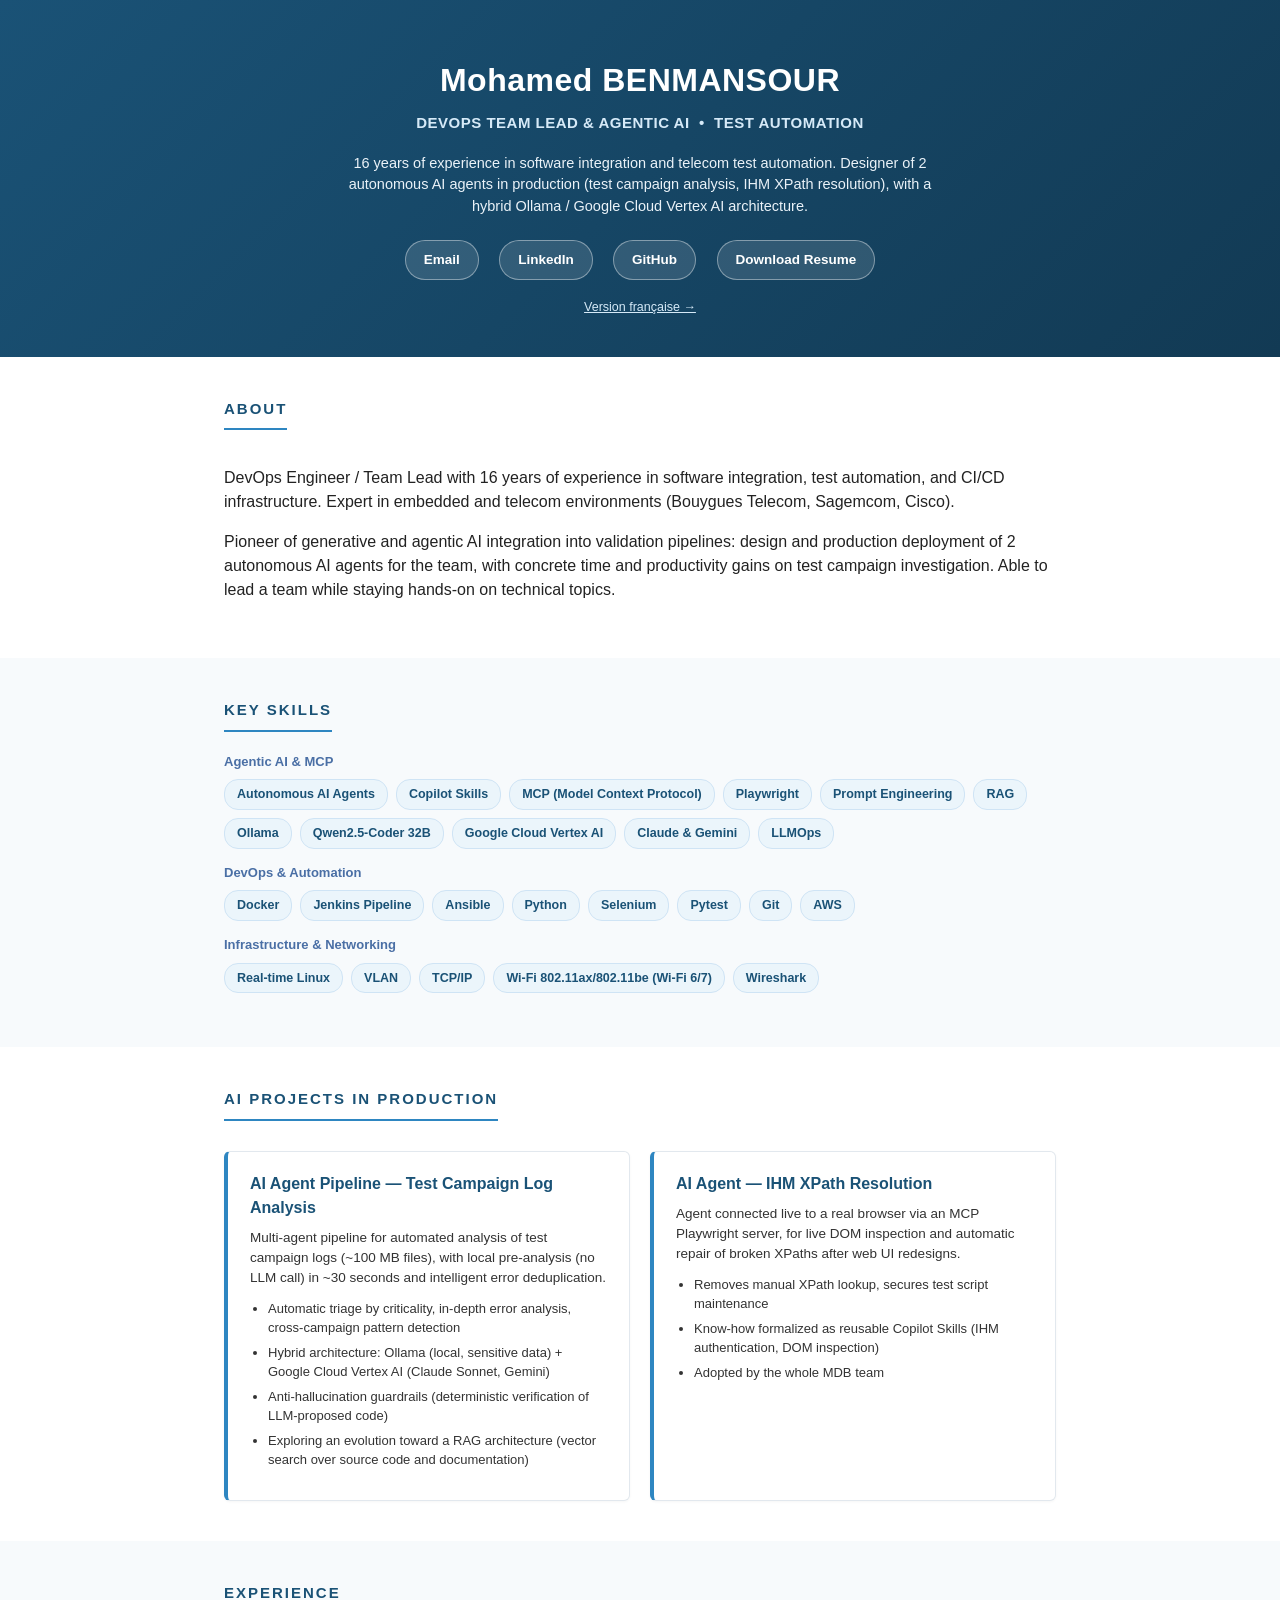
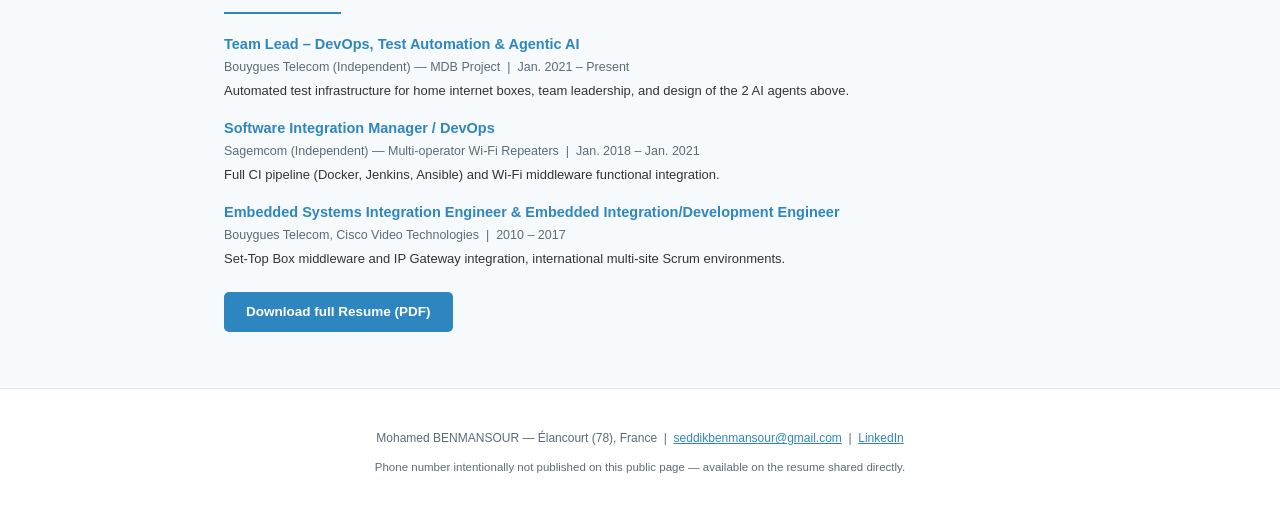
==== en/index.html @ a0498a1f "Portfolio v1: FR + EN, CV téléchargeable" ====
<!DOCTYPE html>
<html lang="en">
<head>
<meta charset="UTF-8">
<meta name="viewport" content="width=device-width, initial-scale=1.0">
<title>Mohamed BENMANSOUR — DevOps Team Lead &amp; Agentic AI</title>
<meta name="description" content="DevOps Team Lead &amp; Agentic AI, 16 years of experience — test automation, autonomous AI agents in production (log analysis, IHM XPath resolution).">
<link rel="stylesheet" href="../assets/style.css">
</head>
<body>

<header class="hero">
  <div class="container">
    <h1>Mohamed BENMANSOUR</h1>
    <div class="tagline">DEVOPS TEAM LEAD &amp; AGENTIC AI &nbsp;•&nbsp; TEST AUTOMATION</div>
    <p class="lead">16 years of experience in software integration and telecom test automation. Designer of 2 autonomous AI agents in production (test campaign analysis, IHM XPath resolution), with a hybrid Ollama / Google Cloud Vertex AI architecture.</p>
    <div class="links">
      <a href="mailto:seddikbenmansour@gmail.com">Email</a>
      <a href="https://www.linkedin.com/in/benmansour-mohamed-53161110/" target="_blank" rel="noopener">LinkedIn</a>
      <a href="https://github.com/seddikbenmansour" target="_blank" rel="noopener">GitHub</a>
      <a href="../assets/CV_BENMANSOUR_Mohamed_AgentsIA_2026.pdf" target="_blank" rel="noopener">Download Resume</a>
    </div>
    <div class="lang-switch"><a href="../">Version française →</a></div>
  </div>
</header>

<section>
  <div class="container">
    <h2 class="section-title">About</h2>
    <p>DevOps Engineer / Team Lead with 16 years of experience in software integration, test automation, and CI/CD infrastructure. Expert in embedded and telecom environments (Bouygues Telecom, Sagemcom, Cisco).</p>
    <p>Pioneer of generative and agentic AI integration into validation pipelines: design and production deployment of 2 autonomous AI agents for the team, with concrete time and productivity gains on test campaign investigation. Able to lead a team while staying hands-on on technical topics.</p>
  </div>
</section>

<section class="alt">
  <div class="container">
    <h2 class="section-title">Key Skills</h2>

    <div class="skill-group">
      <span class="label">Agentic AI &amp; MCP</span>
      <div class="tags">
        <span class="tag">Autonomous AI Agents</span>
        <span class="tag">Copilot Skills</span>
        <span class="tag">MCP (Model Context Protocol)</span>
        <span class="tag">Playwright</span>
        <span class="tag">Prompt Engineering</span>
        <span class="tag">RAG</span>
        <span class="tag">Ollama</span>
        <span class="tag">Qwen2.5-Coder 32B</span>
        <span class="tag">Google Cloud Vertex AI</span>
        <span class="tag">Claude &amp; Gemini</span>
        <span class="tag">LLMOps</span>
      </div>
    </div>

    <div class="skill-group">
      <span class="label">DevOps &amp; Automation</span>
      <div class="tags">
        <span class="tag">Docker</span>
        <span class="tag">Jenkins Pipeline</span>
        <span class="tag">Ansible</span>
        <span class="tag">Python</span>
        <span class="tag">Selenium</span>
        <span class="tag">Pytest</span>
        <span class="tag">Git</span>
        <span class="tag">AWS</span>
      </div>
    </div>

    <div class="skill-group">
      <span class="label">Infrastructure &amp; Networking</span>
      <div class="tags">
        <span class="tag">Real-time Linux</span>
        <span class="tag">VLAN</span>
        <span class="tag">TCP/IP</span>
        <span class="tag">Wi-Fi 802.11ax/802.11be (Wi-Fi 6/7)</span>
        <span class="tag">Wireshark</span>
      </div>
    </div>
  </div>
</section>

<section>
  <div class="container">
    <h2 class="section-title">AI Projects in Production</h2>

    <div class="cards">
      <div class="card">
        <h3>AI Agent Pipeline — Test Campaign Log Analysis</h3>
        <p>Multi-agent pipeline for automated analysis of test campaign logs (~100 MB files), with local pre-analysis (no LLM call) in ~30 seconds and intelligent error deduplication.</p>
        <ul>
          <li>Automatic triage by criticality, in-depth error analysis, cross-campaign pattern detection</li>
          <li>Hybrid architecture: Ollama (local, sensitive data) + Google Cloud Vertex AI (Claude Sonnet, Gemini)</li>
          <li>Anti-hallucination guardrails (deterministic verification of LLM-proposed code)</li>
          <li>Exploring an evolution toward a RAG architecture (vector search over source code and documentation)</li>
        </ul>
      </div>

      <div class="card">
        <h3>AI Agent — IHM XPath Resolution</h3>
        <p>Agent connected live to a real browser via an MCP Playwright server, for live DOM inspection and automatic repair of broken XPaths after web UI redesigns.</p>
        <ul>
          <li>Removes manual XPath lookup, secures test script maintenance</li>
          <li>Know-how formalized as reusable Copilot Skills (IHM authentication, DOM inspection)</li>
          <li>Adopted by the whole MDB team</li>
        </ul>
      </div>
    </div>
  </div>
</section>

<section class="alt">
  <div class="container">
    <h2 class="section-title">Experience</h2>

    <div class="timeline-item">
      <div class="role">Team Lead – DevOps, Test Automation &amp; Agentic AI</div>
      <div class="meta">Bouygues Telecom (Independent) — MDB Project &nbsp;|&nbsp; Jan. 2021 – Present</div>
      <p>Automated test infrastructure for home internet boxes, team leadership, and design of the 2 AI agents above.</p>
    </div>

    <div class="timeline-item">
      <div class="role">Software Integration Manager / DevOps</div>
      <div class="meta">Sagemcom (Independent) — Multi-operator Wi-Fi Repeaters &nbsp;|&nbsp; Jan. 2018 – Jan. 2021</div>
      <p>Full CI pipeline (Docker, Jenkins, Ansible) and Wi-Fi middleware functional integration.</p>
    </div>

    <div class="timeline-item">
      <div class="role">Embedded Systems Integration Engineer &amp; Embedded Integration/Development Engineer</div>
      <div class="meta">Bouygues Telecom, Cisco Video Technologies &nbsp;|&nbsp; 2010 – 2017</div>
      <p>Set-Top Box middleware and IP Gateway integration, international multi-site Scrum environments.</p>
    </div>

    <p><a class="cta-download" href="../assets/CV_BENMANSOUR_Mohamed_AgentsIA_2026.pdf" target="_blank" rel="noopener">Download full Resume (PDF)</a></p>
  </div>
</section>

<footer>
  <div class="container">
    <p>Mohamed BENMANSOUR — Élancourt (78), France &nbsp;|&nbsp; <a href="mailto:seddikbenmansour@gmail.com">seddikbenmansour@gmail.com</a> &nbsp;|&nbsp; <a href="https://www.linkedin.com/in/benmansour-mohamed-53161110/" target="_blank" rel="noopener">LinkedIn</a></p>
    <p class="privacy-note">Phone number intentionally not published on this public page — available on the resume shared directly.</p>
  </div>
</footer>

</body>
</html>
---- assets/style.css ----
:root {
  --navy: #1A5276;
  --accent: #2E86C1;
  --accent-light: #EBF5FB;
  --steel: #4A6FA5;
  --text: #222;
  --muted: #5b6b78;
}

* { box-sizing: border-box; }

body {
  margin: 0;
  font-family: 'Segoe UI', Arial, Helvetica, sans-serif;
  color: var(--text);
  line-height: 1.5;
  background: #fff;
}

a { color: var(--accent); }

.container { max-width: 880px; margin: 0 auto; padding: 0 24px; }

header.hero {
  background: linear-gradient(135deg, var(--navy), #123a54);
  color: #fff;
  padding: 56px 0 40px;
  text-align: center;
}
header.hero h1 { margin: 0 0 8px; font-size: 32px; letter-spacing: .5px; }
header.hero .tagline { font-size: 15px; color: #D6EAF8; font-weight: 600; letter-spacing: .5px; margin: 0 0 18px; }
header.hero .lead { max-width: 620px; margin: 0 auto 22px; font-size: 14.5px; color: #EAF2F8; }
header.hero .links a {
  display: inline-block; margin: 0 8px; padding: 9px 18px;
  background: rgba(255,255,255,.12); border: 1px solid rgba(255,255,255,.4);
  border-radius: 24px; color: #fff; text-decoration: none; font-size: 13.5px; font-weight: 600;
}
header.hero .links a:hover { background: rgba(255,255,255,.22); }
header.hero .lang-switch { margin-top: 18px; font-size: 12.5px; }
header.hero .lang-switch a { color: #D6EAF8; text-decoration: underline; }

section { padding: 40px 0; }
section.alt { background: #F7FAFC; }

h2.section-title {
  color: var(--navy); text-transform: uppercase; letter-spacing: 2px;
  font-size: 15px; font-weight: 700; margin: 0 0 20px;
  border-bottom: 2px solid var(--accent); padding-bottom: 8px; display: inline-block;
}

.tags { display: flex; flex-wrap: wrap; gap: 8px; margin-top: 8px; }
.tag {
  background: var(--accent-light); color: var(--navy); border: 1px solid #cfe4f5;
  padding: 5px 12px; border-radius: 14px; font-size: 12.5px; font-weight: 600;
}

.skill-group { margin-bottom: 14px; }
.skill-group .label { font-weight: 700; color: var(--steel); font-size: 13px; margin-bottom: 4px; display: block; }

.cards { display: grid; grid-template-columns: 1fr 1fr; gap: 20px; margin-top: 10px; }
@media (max-width: 720px) { .cards { grid-template-columns: 1fr; } }

.card {
  background: #fff; border: 1px solid #e2e8ee; border-left: 4px solid var(--accent);
  border-radius: 6px; padding: 20px 22px; box-shadow: 0 1px 3px rgba(0,0,0,.04);
}
.card h3 { color: var(--navy); margin: 0 0 8px; font-size: 16px; }
.card p { font-size: 13.5px; color: #333; margin: 0 0 10px; }
.card ul { margin: 0 0 10px; padding-left: 18px; }
.card li { font-size: 13px; margin-bottom: 5px; color: #333; }

.timeline-item { margin-bottom: 18px; }
.timeline-item .role { font-weight: 700; color: var(--accent); font-size: 14.5px; }
.timeline-item .meta { font-size: 12.5px; color: var(--muted); margin: 2px 0 4px; }
.timeline-item p { font-size: 13px; color: #333; margin: 0; }

.cta-download {
  display: inline-block; margin-top: 6px; background: var(--accent); color: #fff;
  text-decoration: none; padding: 10px 22px; border-radius: 5px; font-weight: 700; font-size: 13.5px;
}
.cta-download:hover { background: var(--navy); }

footer {
  text-align: center; padding: 28px 0; font-size: 12px; color: var(--muted);
  border-top: 1px solid #e2e8ee;
}

.privacy-note { font-size: 11.5px; color: var(--muted); margin-top: 10px; }
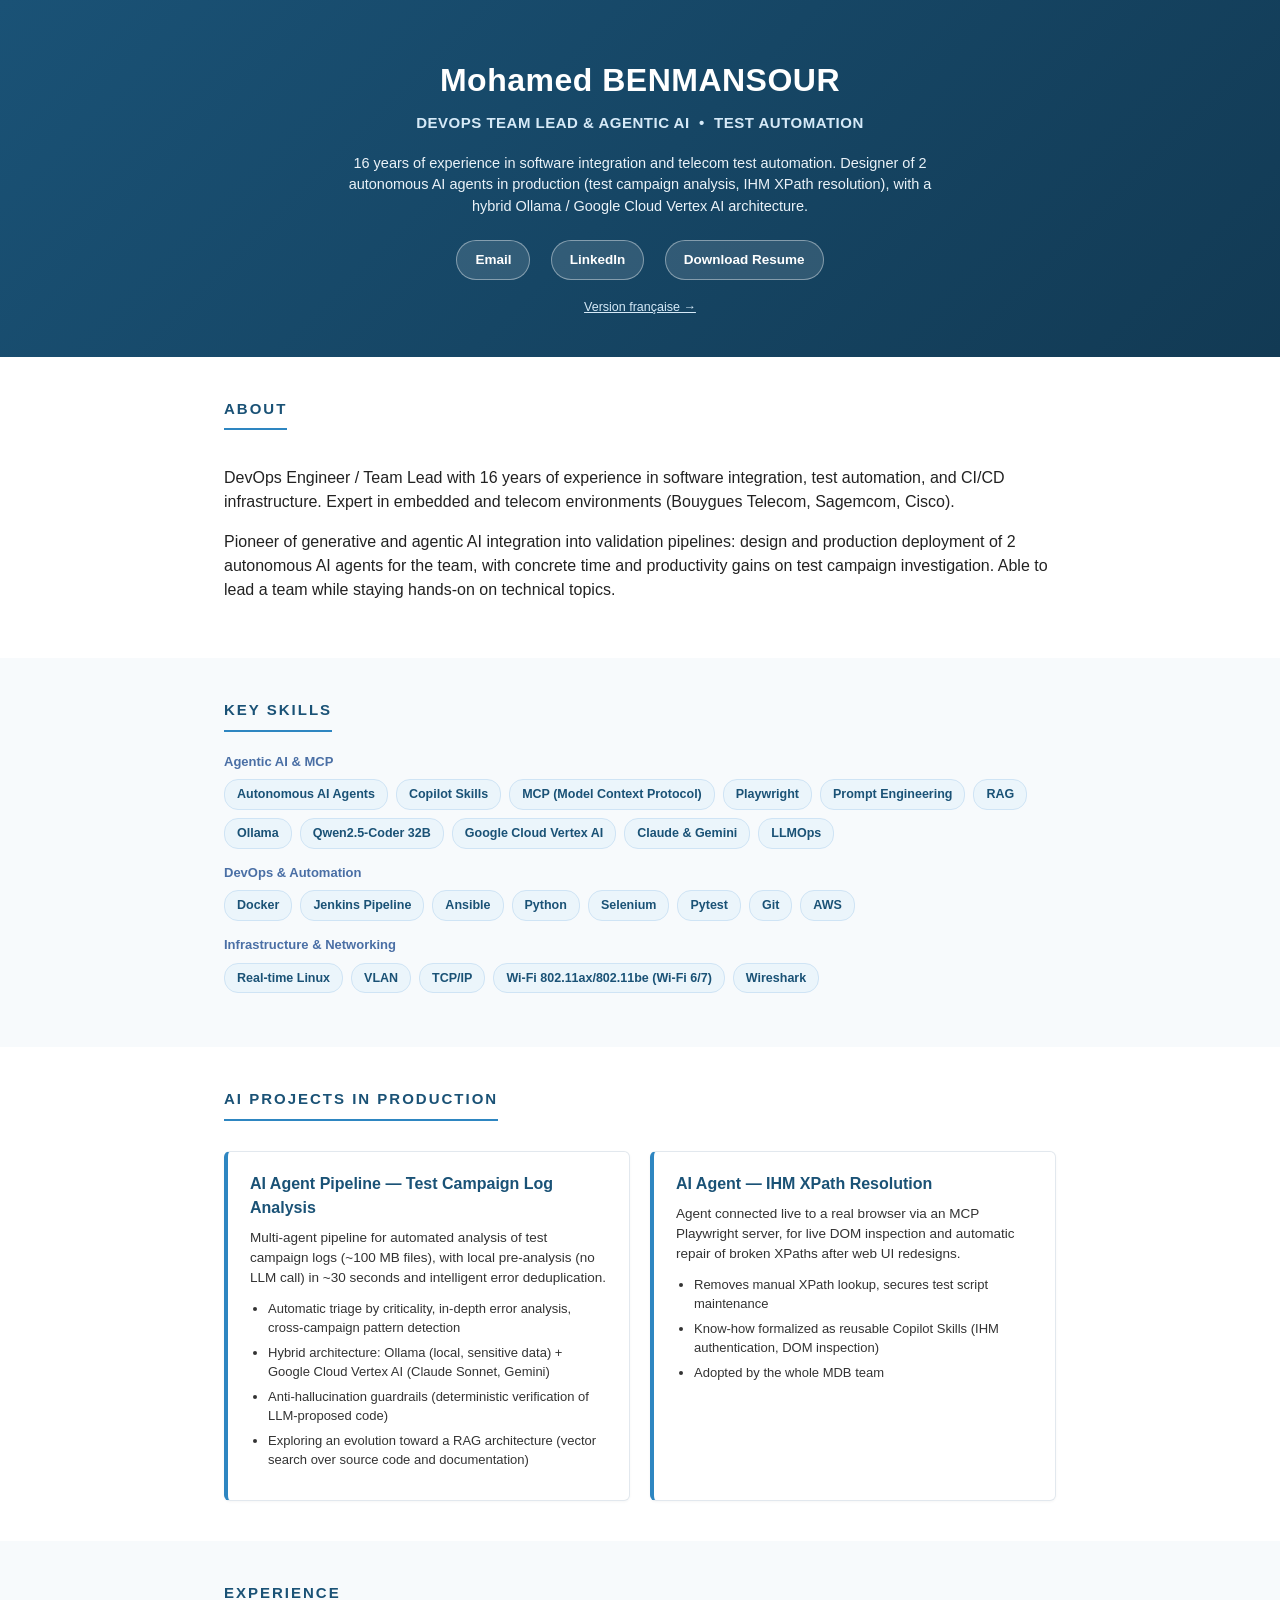
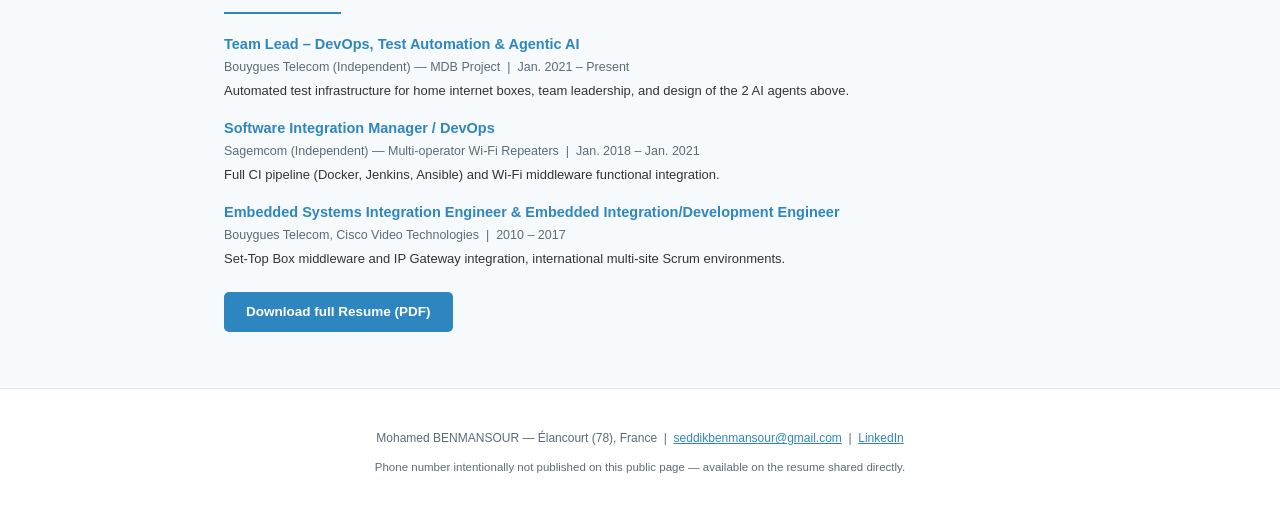
==== commit d47086e4: "Retrait du lien GitHub (FR+EN) et mise à jour README" ====
--- a/en/index.html
+++ b/en/index.html
@@ -17,7 +17,6 @@
     <div class="links">
       <a href="mailto:seddikbenmansour@gmail.com">Email</a>
       <a href="https://www.linkedin.com/in/benmansour-mohamed-53161110/" target="_blank" rel="noopener">LinkedIn</a>
-      <a href="https://github.com/seddikbenmansour" target="_blank" rel="noopener">GitHub</a>
       <a href="../assets/CV_BENMANSOUR_Mohamed_AgentsIA_2026.pdf" target="_blank" rel="noopener">Download Resume</a>
     </div>
     <div class="lang-switch"><a href="../">Version française →</a></div>
